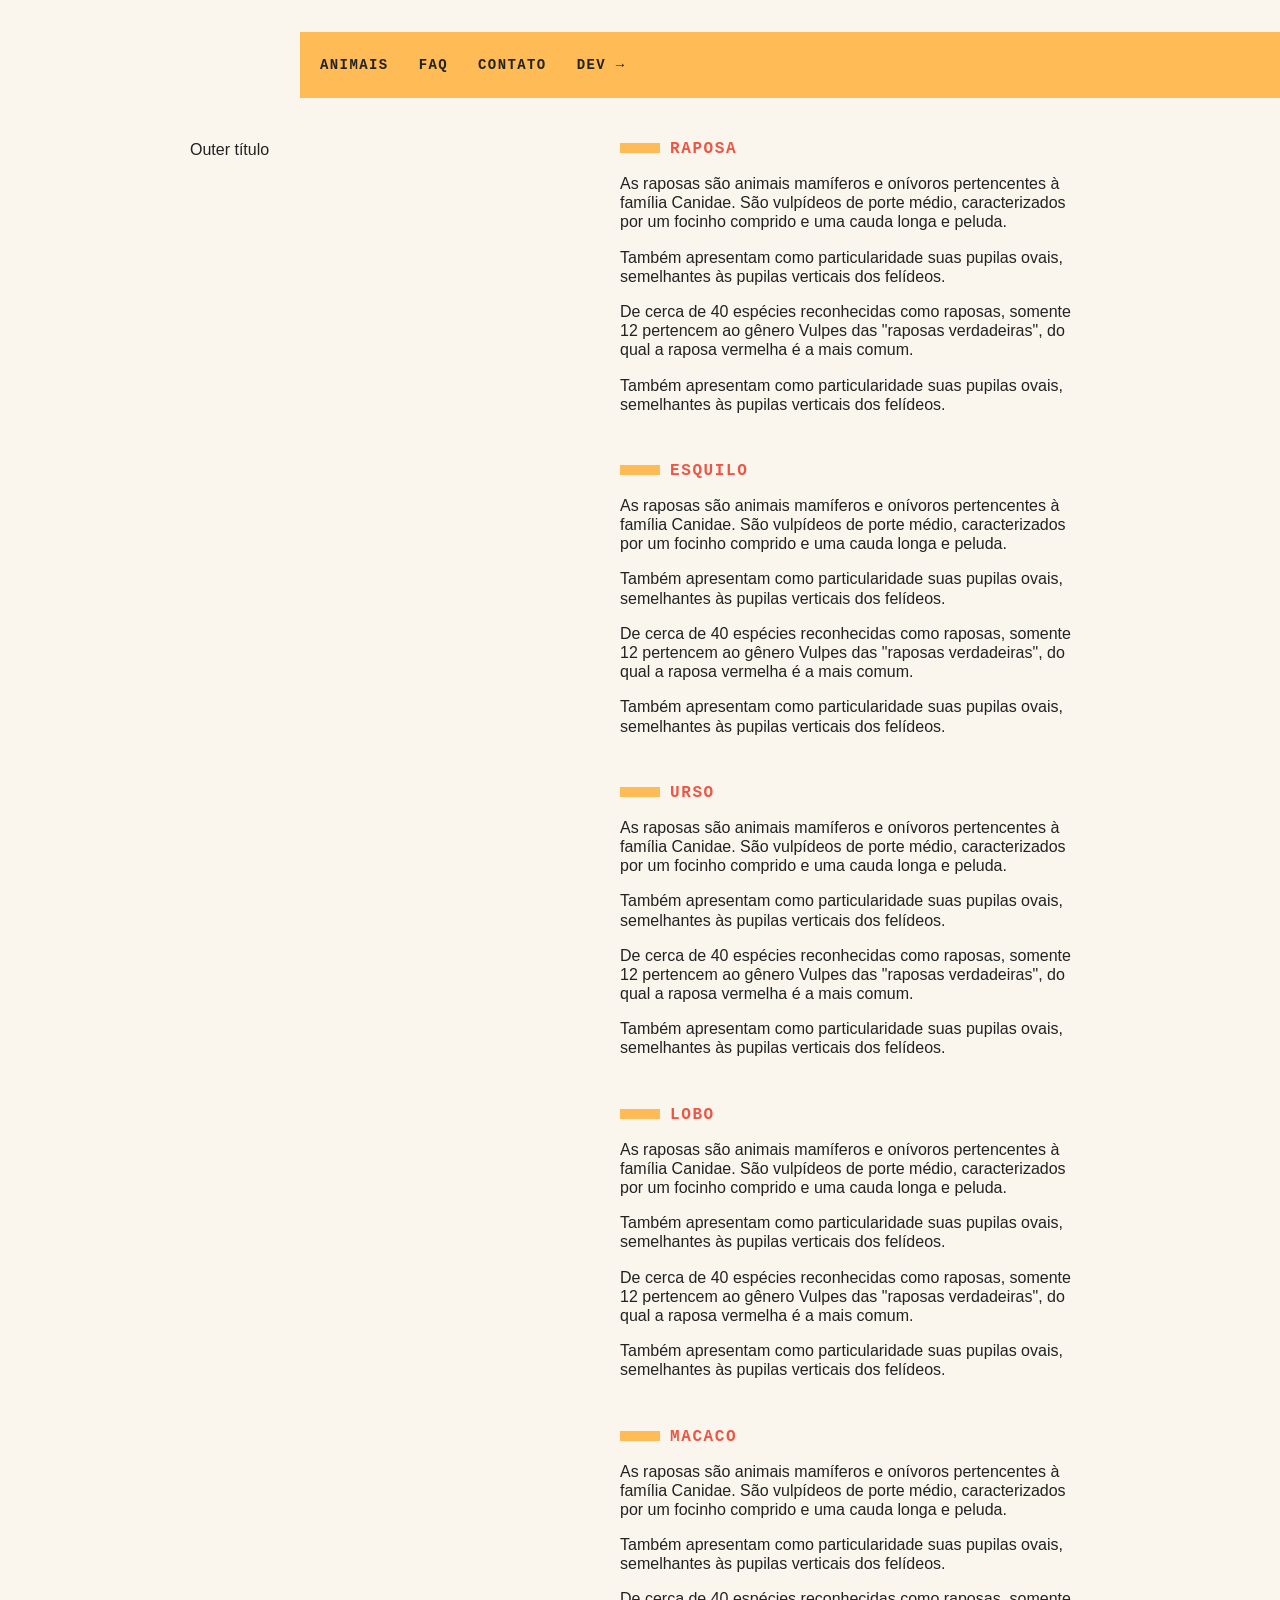
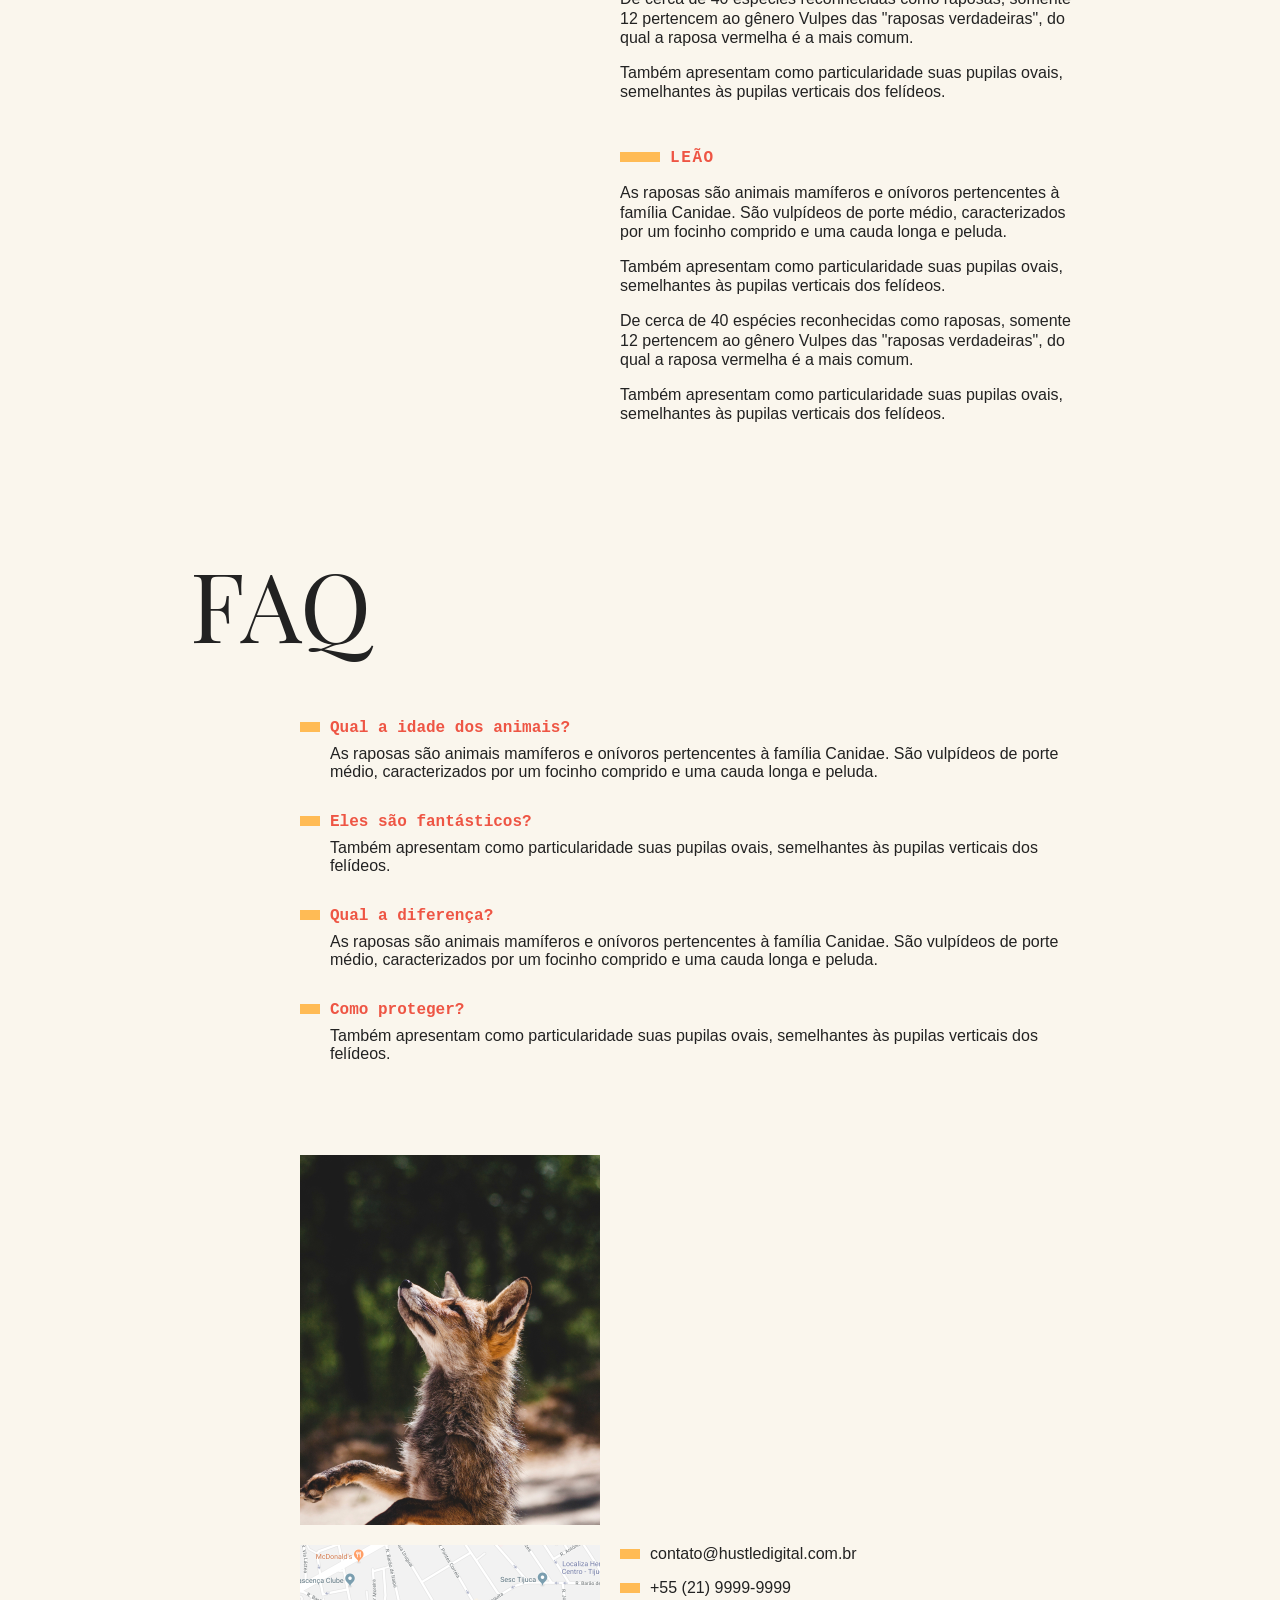
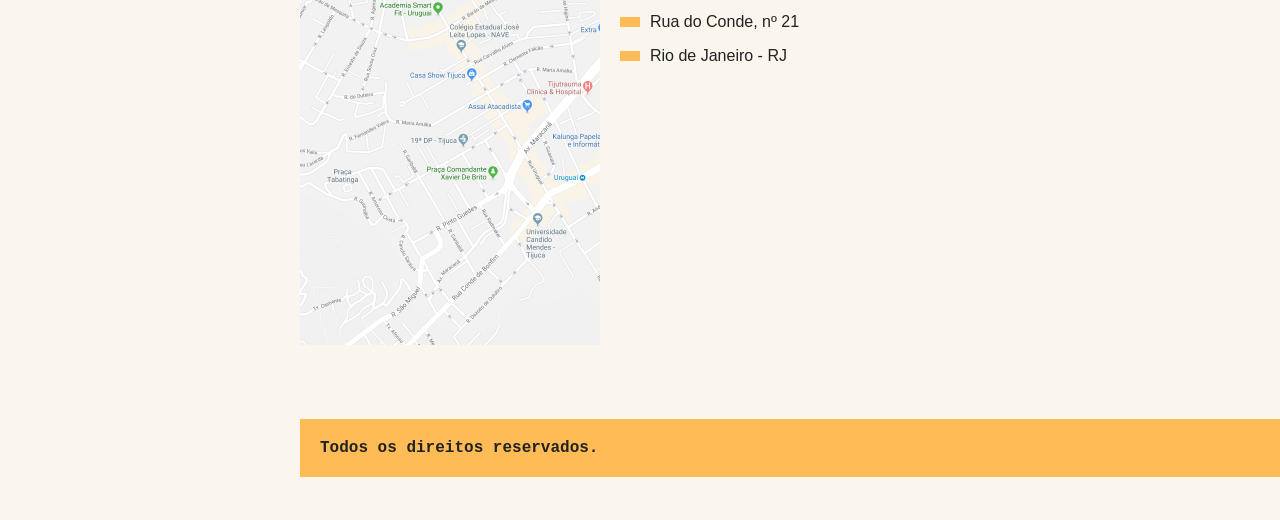
==== DOM/traversing-e-manipulacao/index.html @ 8e72de7d "add studies about traversing e manipulacao" ====
<!DOCTYPE html>
<html>
<head>
  <meta charset="utf-8" />
  <meta http-equiv="X-UA-Compatible" content="IE=edge">
  <title>Animais Fantásticos</title>
  <meta name="viewport" content="width=device-width, initial-scale=1">
  <link href="https://fonts.googleapis.com/css?family=Playfair+Display+SC" rel="stylesheet">
  <link rel="stylesheet" type="text/css" href="css/style.css" />
</head>
<body>
  <nav class="menu">
    <ul>
      <li><a href="#animais">Animais</a></li>
      <li><a href="#faq">FAQ</a></li>
      <li><a href="#contato">Contato</a></li>
      <li><a href="https://hustledigital.com.br">Dev →</a></li>
    </ul>
  </nav>
  <section class="grid-section animais" id="animais">
    <h1 class="titulo">Animais Fantásticos</h1>
    <ul class="animais-lista">
      <!-- Teste comentário -->
      <li>
        <img src="img/imagem1.jpg">
      </li>
      <li>
        <img src="img/imagem2.jpg">
      </li>
      <li>
        <img src="img/imagem3.jpg">
      </li>
      <li>
        <img src="img/imagem4.jpg">
      </li>
      <li>
        <img src="img/imagem5.jpg">
      </li>
      <li>
        <img src="img/imagem6.jpg">
      </li>
    </ul>
    <div class="animais-descricao">
      <section> 
        <h2>Raposa</h2>
        <p>As raposas são animais mamíferos e onívoros pertencentes à família Canidae. São vulpídeos de porte médio, caracterizados
          por um focinho comprido e uma cauda longa e peluda.</p>
        <p>Também apresentam como particularidade suas pupilas ovais, semelhantes às pupilas verticais dos felídeos.</p>
        <p>De cerca de 40 espécies reconhecidas como raposas, somente 12 pertencem ao gênero Vulpes das "raposas verdadeiras", do
          qual a raposa vermelha é a mais comum.</p>
        <p>Também apresentam como particularidade suas pupilas ovais, semelhantes às pupilas verticais dos felídeos.</p>
      </section>
      <section>
        <h2>Esquilo</h2>
        <p>As raposas são animais mamíferos e onívoros pertencentes à família Canidae. São vulpídeos de porte médio, caracterizados
          por um focinho comprido e uma cauda longa e peluda.</p>
        <p>Também apresentam como particularidade suas pupilas ovais, semelhantes às pupilas verticais dos felídeos.</p>
        <p>De cerca de 40 espécies reconhecidas como raposas, somente 12 pertencem ao gênero Vulpes das "raposas verdadeiras", do
          qual a raposa vermelha é a mais comum.</p>
        <p>Também apresentam como particularidade suas pupilas ovais, semelhantes às pupilas verticais dos felídeos.</p>
      </section>
      <section>
        <h2>Urso</h2>
        <p>As raposas são animais mamíferos e onívoros pertencentes à família Canidae. São vulpídeos de porte médio, caracterizados
          por um focinho comprido e uma cauda longa e peluda.</p>
        <p>Também apresentam como particularidade suas pupilas ovais, semelhantes às pupilas verticais dos felídeos.</p>
        <p>De cerca de 40 espécies reconhecidas como raposas, somente 12 pertencem ao gênero Vulpes das "raposas verdadeiras", do
          qual a raposa vermelha é a mais comum.</p>
        <p>Também apresentam como particularidade suas pupilas ovais, semelhantes às pupilas verticais dos felídeos.</p>
      </section>
      <section>
        <h2>Lobo</h2>
        <p>As raposas são animais mamíferos e onívoros pertencentes à família Canidae. São vulpídeos de porte médio, caracterizados
          por um focinho comprido e uma cauda longa e peluda.</p>
        <p>Também apresentam como particularidade suas pupilas ovais, semelhantes às pupilas verticais dos felídeos.</p>
        <p>De cerca de 40 espécies reconhecidas como raposas, somente 12 pertencem ao gênero Vulpes das "raposas verdadeiras", do
          qual a raposa vermelha é a mais comum.</p>
        <p>Também apresentam como particularidade suas pupilas ovais, semelhantes às pupilas verticais dos felídeos.</p>
      </section>
      <section>
        <h2>Macaco</h2>
        <p>As raposas são animais mamíferos e onívoros pertencentes à família Canidae. São vulpídeos de porte médio, caracterizados
          por um focinho comprido e uma cauda longa e peluda.</p>
        <p>Também apresentam como particularidade suas pupilas ovais, semelhantes às pupilas verticais dos felídeos.</p>
        <p>De cerca de 40 espécies reconhecidas como raposas, somente 12 pertencem ao gênero Vulpes das "raposas verdadeiras", do
          qual a raposa vermelha é a mais comum.</p>
        <p>Também apresentam como particularidade suas pupilas ovais, semelhantes às pupilas verticais dos felídeos.</p>
      </section>
      <section>
        <h2>Leão</h2>
        <p>As raposas são animais mamíferos e onívoros pertencentes à família Canidae. São vulpídeos de porte médio, caracterizados
          por um focinho comprido e uma cauda longa e peluda.</p>
        <p>Também apresentam como particularidade suas pupilas ovais, semelhantes às pupilas verticais dos felídeos.</p>
        <p>De cerca de 40 espécies reconhecidas como raposas, somente 12 pertencem ao gênero Vulpes das "raposas verdadeiras", do
          qual a raposa vermelha é a mais comum.</p>
        <p>Também apresentam como particularidade suas pupilas ovais, semelhantes às pupilas verticais dos felídeos.</p>
      </section>
    </div>
  </section>
  <section class="grid-section faq" id="faq">
    <h1 class="titulo">FAQ</h1>
    <dl class="faq-lista">
      <dt>Qual a idade dos animais?</dt>
      <dd>As raposas são animais mamíferos e onívoros pertencentes à família Canidae. São vulpídeos de porte médio, caracterizados por um focinho comprido e uma cauda longa e peluda.</dd>
      <dt>Eles são fantásticos?</dt>
      <dd>Também apresentam como particularidade suas pupilas ovais, semelhantes às pupilas verticais dos felídeos.</dd>
      <dt>Qual a diferença?</dt>
      <dd>As raposas são animais mamíferos e onívoros pertencentes à família Canidae. São vulpídeos de porte médio, caracterizados por um focinho comprido e uma cauda longa e peluda.</dd>
      <dt>Como proteger?</dt>
      <dd>Também apresentam como particularidade suas pupilas ovais, semelhantes às pupilas verticais dos felídeos.</dd>
    </dl>
  </section>
  <section class="grid-section contato" id="contato">
    <h1 class="titulo">Contato</h1>
    <div class="mapa">
      <img src="img/mapa.png">
    </div>
    <ul class="dados">
      <li>contato@hustledigital.com.br</li>
      <li>+55 (21) 9999-9999</li>
      <li>Rua do Conde, nº 21</li>
      <li>Rio de Janeiro - RJ</li>
    </ul>
  </section>
  <footer class="copy">
    <p>Todos os direitos reservados.</p>
  </footer>
  <script src="script-aula.js"></script>
  <script src="script.js"></script> 
</body>
</html>
---- DOM/traversing-e-manipulacao/css/style.css ----
body, h1, h2, ul, li, p, dd, dt, dl {
  margin: 0px;
  padding: 0px;
}

img {
  display: block;
  max-width: 100%;
}

ul {
  list-style: none;
}

body {
  background: #faf6ed;
  color: #222;
  -webkit-font-smoothing: antialiased;
  display: grid;
  grid-template-columns: 1fr 120px minmax(300px, 800px) 1fr;
}

.menu {
  grid-column: 3 / 5;
  margin-top: 2rem;
  margin-bottom: 2rem;
  background: #FB5;
}

.menu ul {
  display: flex;
  flex-wrap: wrap;
  padding: 10px;
}

.menu li a {
  display: block;
  padding: 15px 10px;
  margin-right: 10px;
  color: #222;
  text-decoration: none;
  font-family: 'IBM Plex Mono', monospace;
  font-weight: bold;
  text-transform: uppercase;
  font-size: 0.875rem;
  letter-spacing: .1em;
}

.grid-section {
  grid-column: 2 / 4;
  width: 100%;
  box-sizing: border-box;
  padding: 10px;
  display: grid;
  grid-template-columns: 90px 300px 1fr;
  grid-gap: 20px;
  margin-bottom: 4rem;
}

.titulo {
  font-family: 'Playfair Display SC', georgia;
  font-size: 6rem;
  line-height: 1;
  font-weight: 400;
  margin-bottom: 1rem;
  grid-column: 1 / 4;
}

.animais h2 {
  font-family: 'IBM Plex Mono', monospace;
  font-size: 1rem;
  text-transform: uppercase;
  letter-spacing: .1em;
  margin-bottom: 1rem;
  color: #E54;
}

.animais h2::before {
  content: '';
  display: inline-block;
  width: 40px;
  height: 10px;
  margin-right: 10px;
  background: #FB5;
}

.animais p {
  font-family: Helvetica, Arial;
  line-height: 1.2;
  margin-bottom: 1rem;
}

.animais-lista {
  height: 370px;
  overflow-y: scroll;
  grid-column: 2;
}

.animais-lista::-webkit-scrollbar {
  width: 18px;
}

.animais-lista::-webkit-scrollbar-thumb {
  background: #FB5;
  border-left: 4px solid #faf6ed;
  border-right: 4px solid #faf6ed;
}

.animais-lista::-webkit-scrollbar-track {
  background: #faf6ed;
}

.animais-descricao {
  grid-column: 3;
}

.animais-descricao section {
  margin-bottom: 3rem;
}

.faq-lista {
  grid-column: 2 / 4
}

.faq-lista dt {
  font-family: 'IBM Plex Mono', monospace;
  font-weight: bold;
  margin-top: 2rem;
  margin-bottom: .5rem;
  color: #E54;
}

.faq-lista dt::before {
  content: '';
  display: inline-block;
  width: 20px;
  height: 10px;
  margin-right: 10px;
  background: #FB5;
}

.faq-lista dd {
  font-family: Helvetica, Arial;
  margin-bottom: .5rem;
  margin-left: 30px;
}

.mapa {
  grid-column: 2;
}

.dados {
  grid-column: 3;
}

.dados li {
  margin-bottom: 1rem;
  font-family: Helvetica, Arial;
}

.dados li::before {
  content: '';
  display: inline-block;
  width: 20px;
  height: 10px;
  margin-right: 10px;
  background: #FB5;
}

.copy {
  grid-column: 3/5;
  margin-bottom: 2rem;
  background: #FB5;
}

.copy p {
  padding: 20px;
  font-family: 'IBM Plex Mono', monospace;
  font-weight: bold;
}

@media (max-width: 700px) {
  body {
    grid-template-columns: 1fr;
  }
  .menu, .grid-section, .copy {
    grid-column: 1;
  }
  .grid-section {
    grid-template-columns: 100px 1fr;
    grid-gap: 10px;
  }
  .animais-lista {
    grid-column: 1;
  }
  .faq-lista, .dados, .mapa {
    grid-column: 1 / 3;
  }
  .grid-section h1 {
    font-size: 3rem;
  }
  .menu {
    margin-top: 0px;
  }
  .copy {
    margin-bottom: 0px;
  }
}
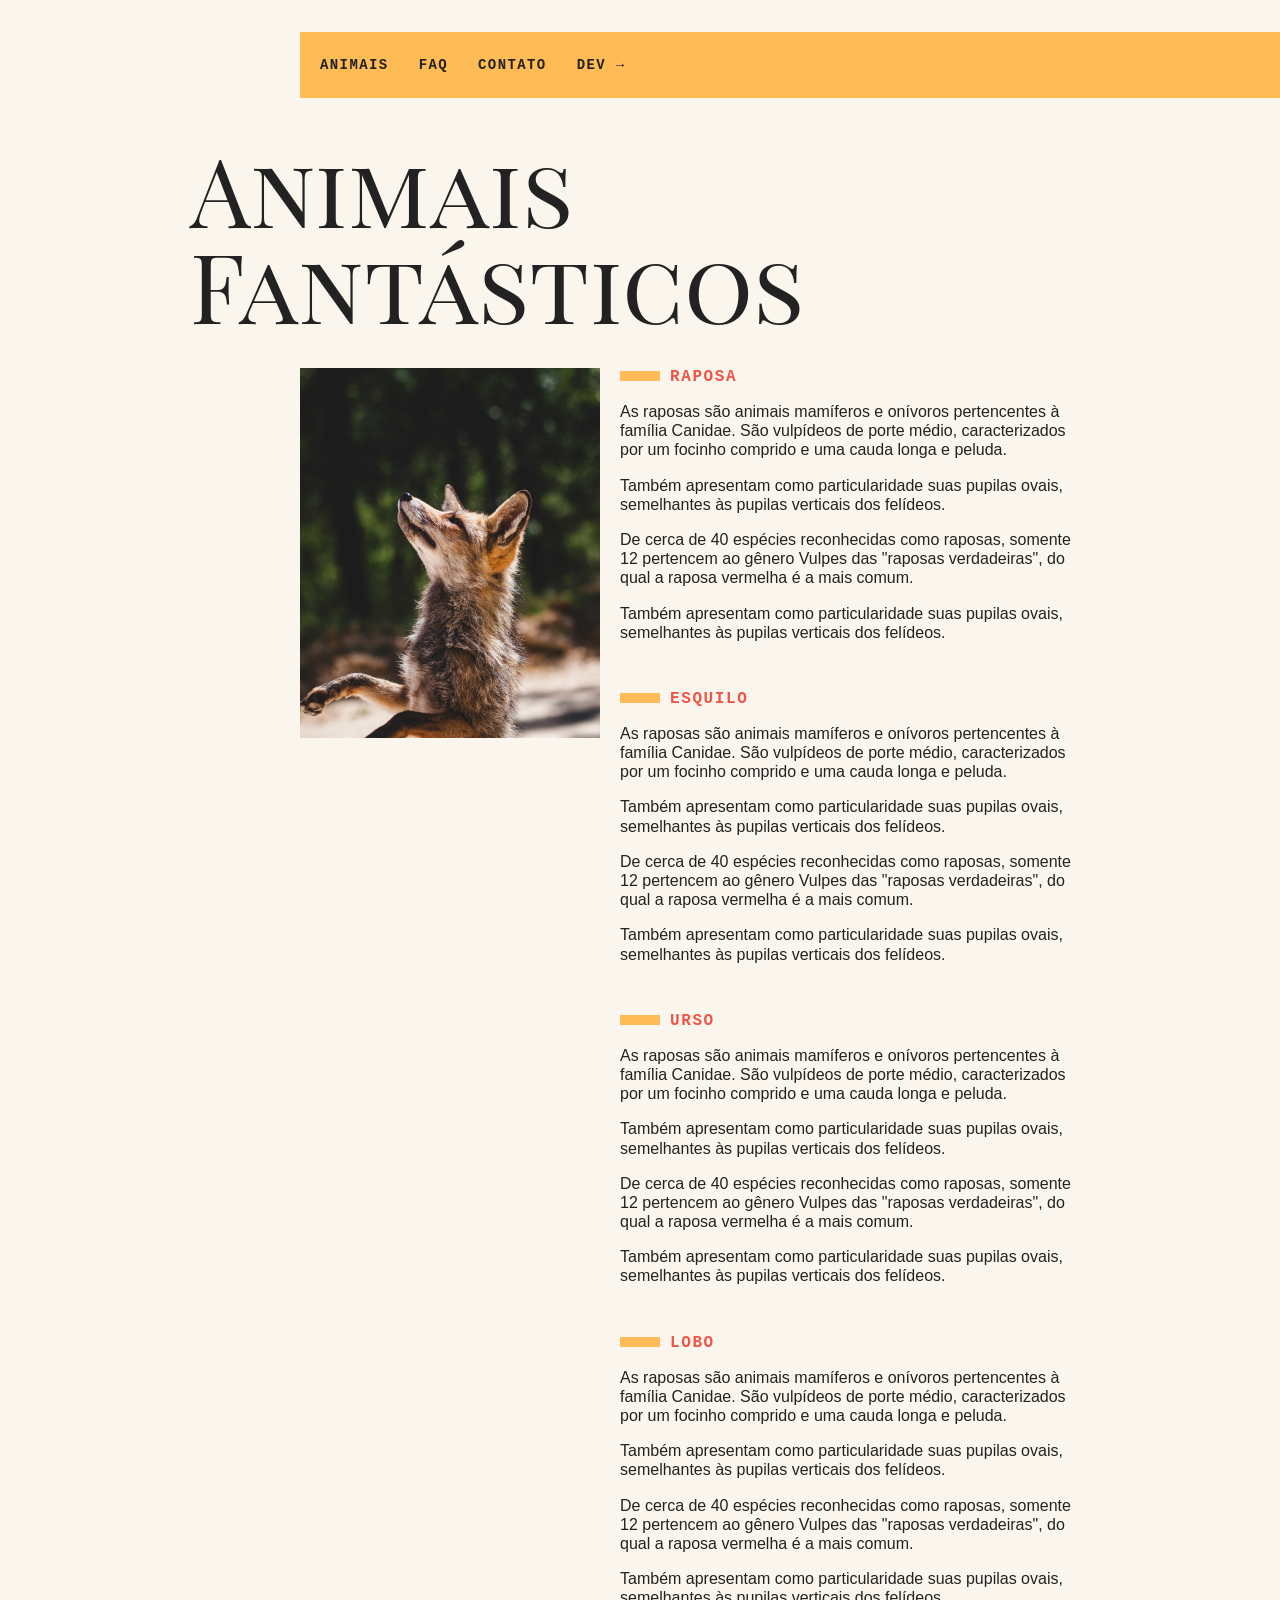
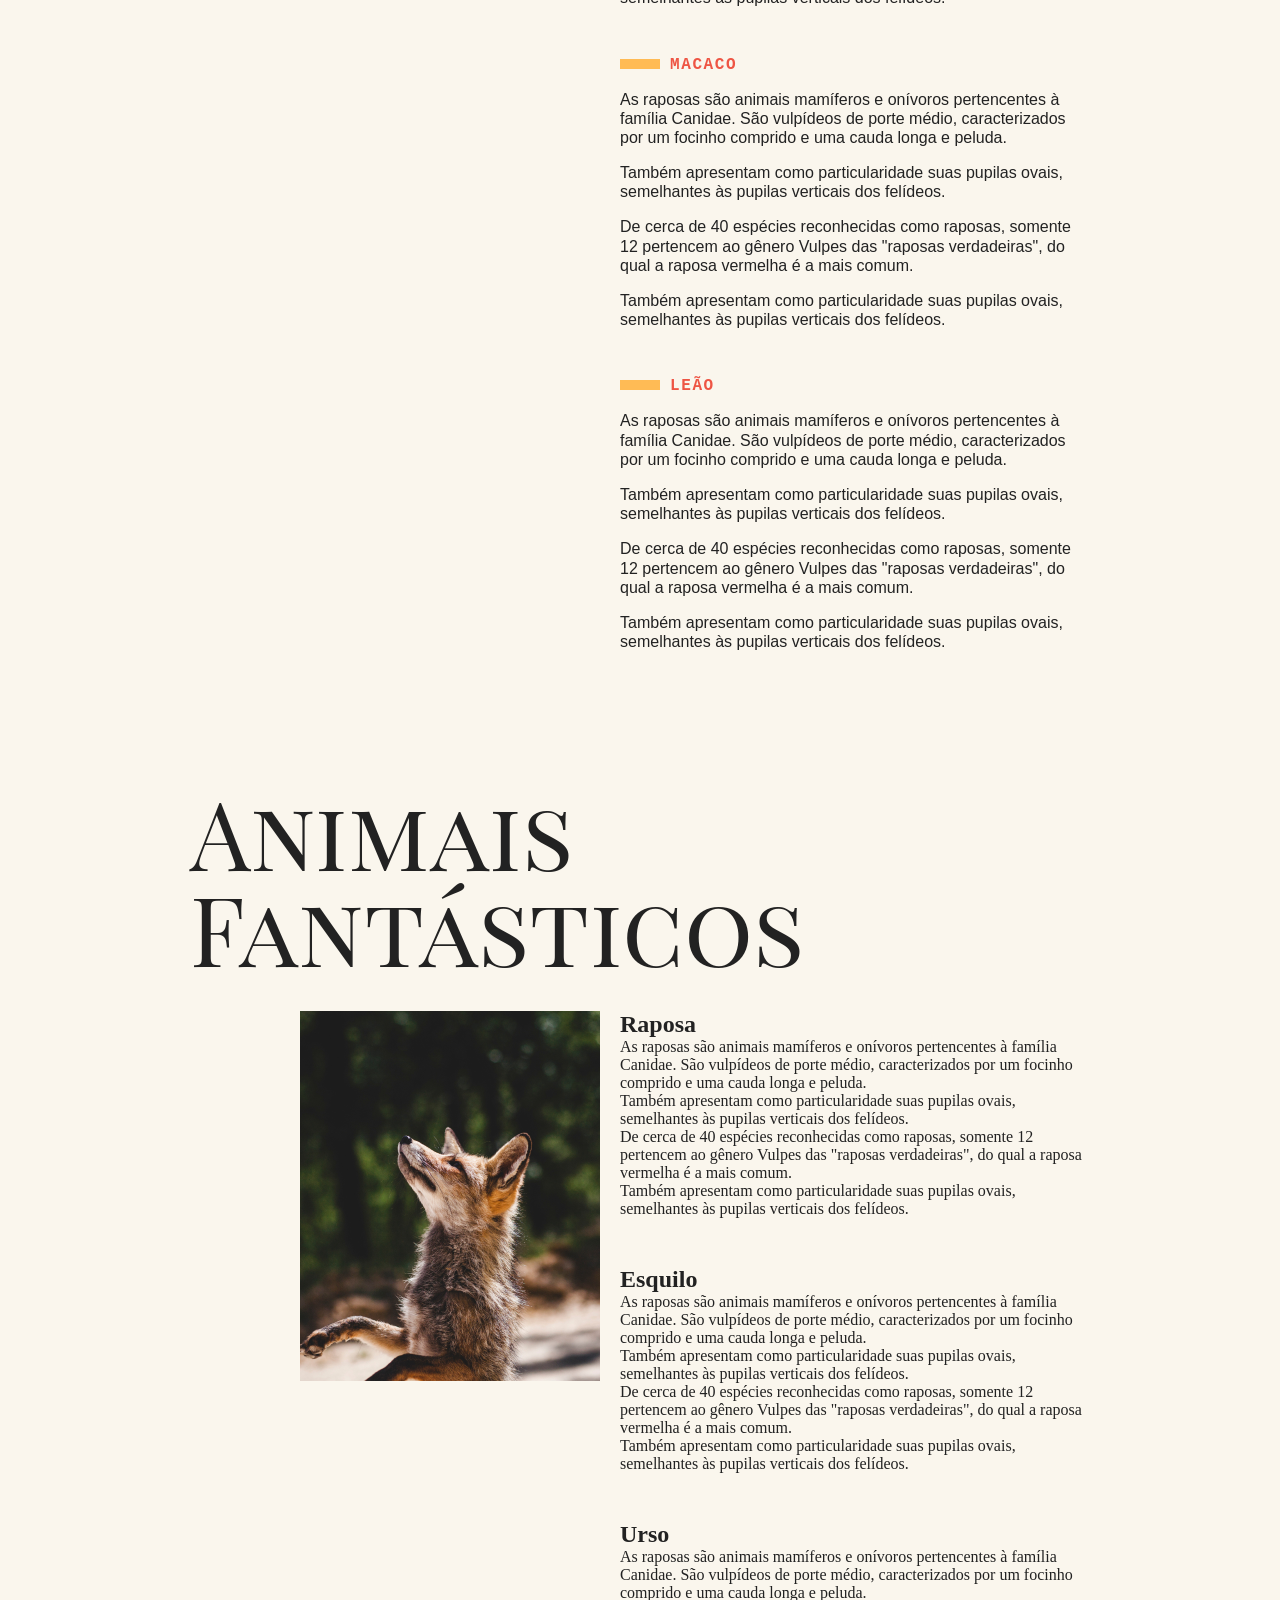
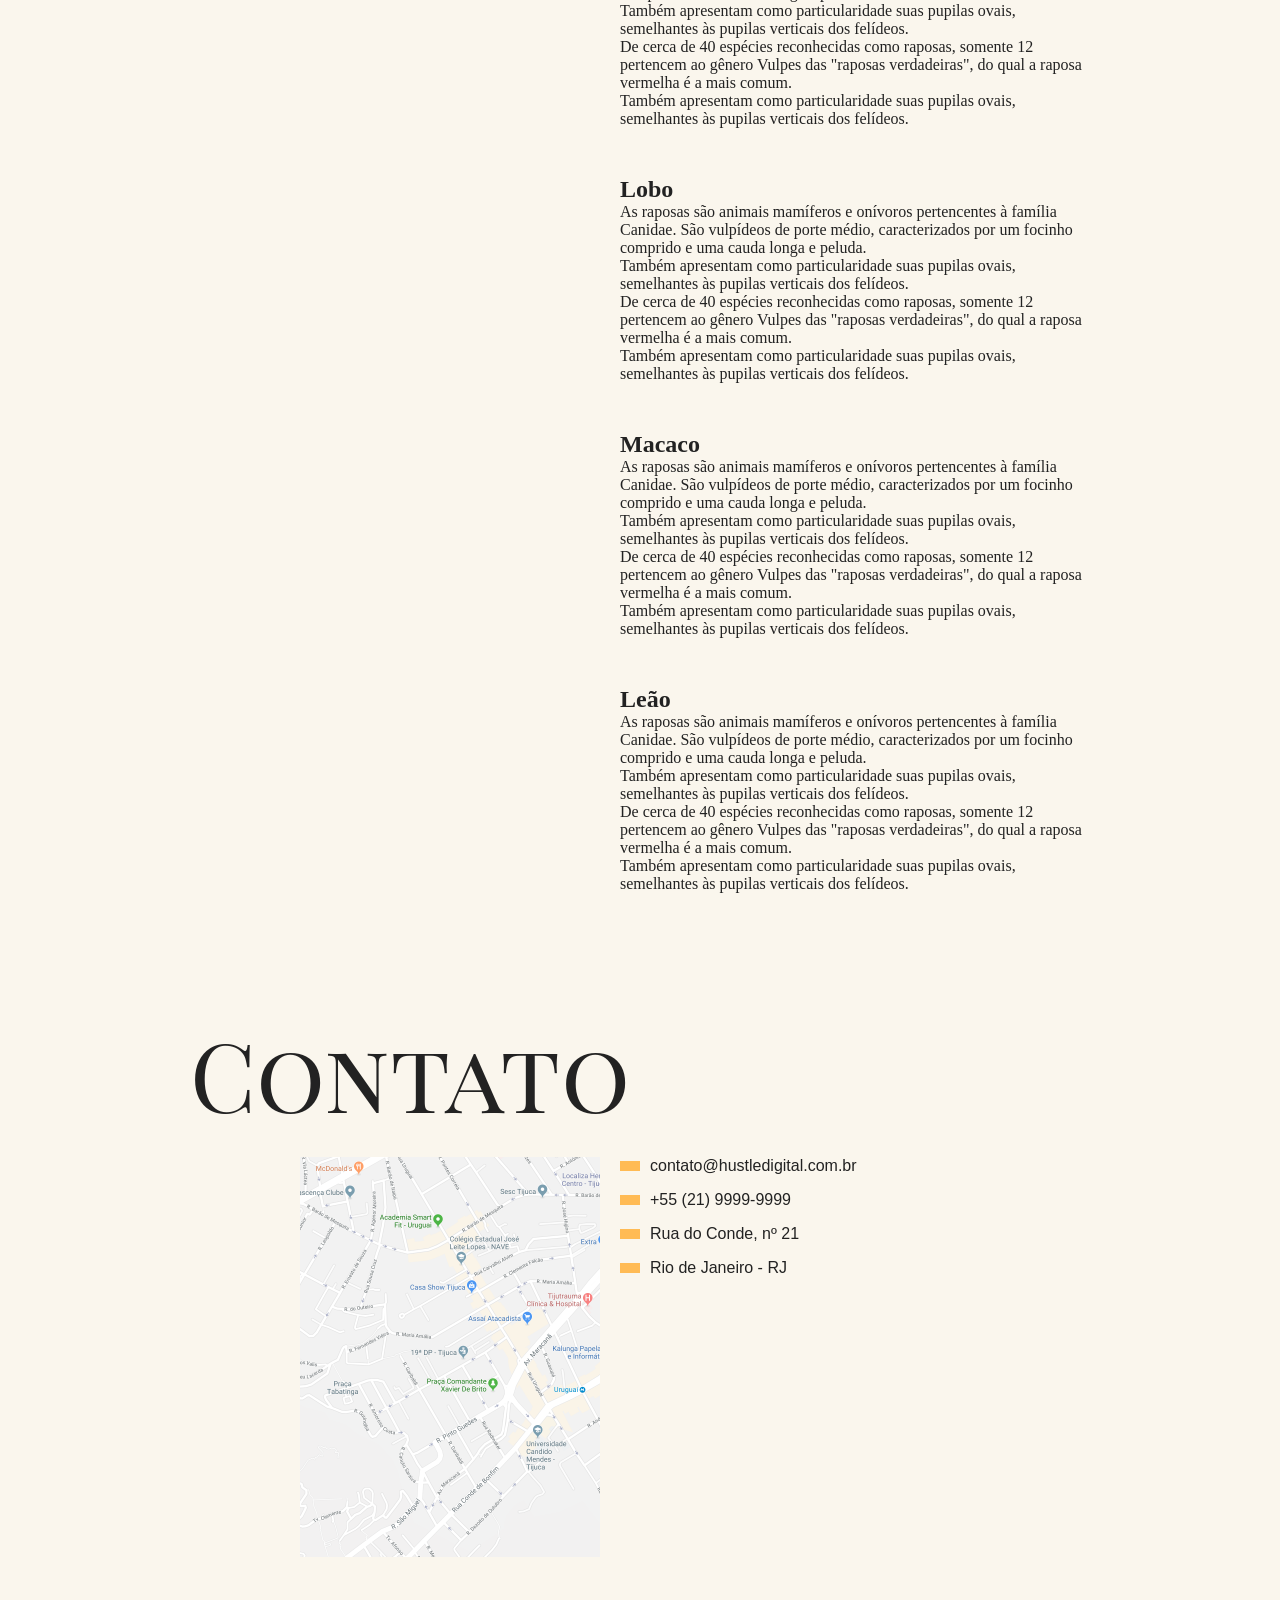
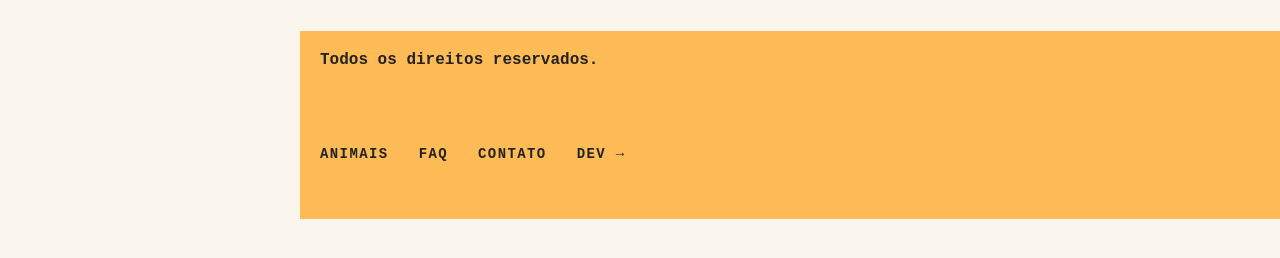
==== commit b90cdbac: "add exercises in traversing-e-manipulacao" ====
--- a/DOM/traversing-e-manipulacao/index.html
+++ b/DOM/traversing-e-manipulacao/index.html
@@ -125,7 +125,7 @@
   <footer class="copy">
     <p>Todos os direitos reservados.</p>
   </footer>
-  <script src="script-aula.js"></script>
+  <!-- <script src="script-aula.js"></script> -->
   <script src="script.js"></script> 
 </body>
 </html>
